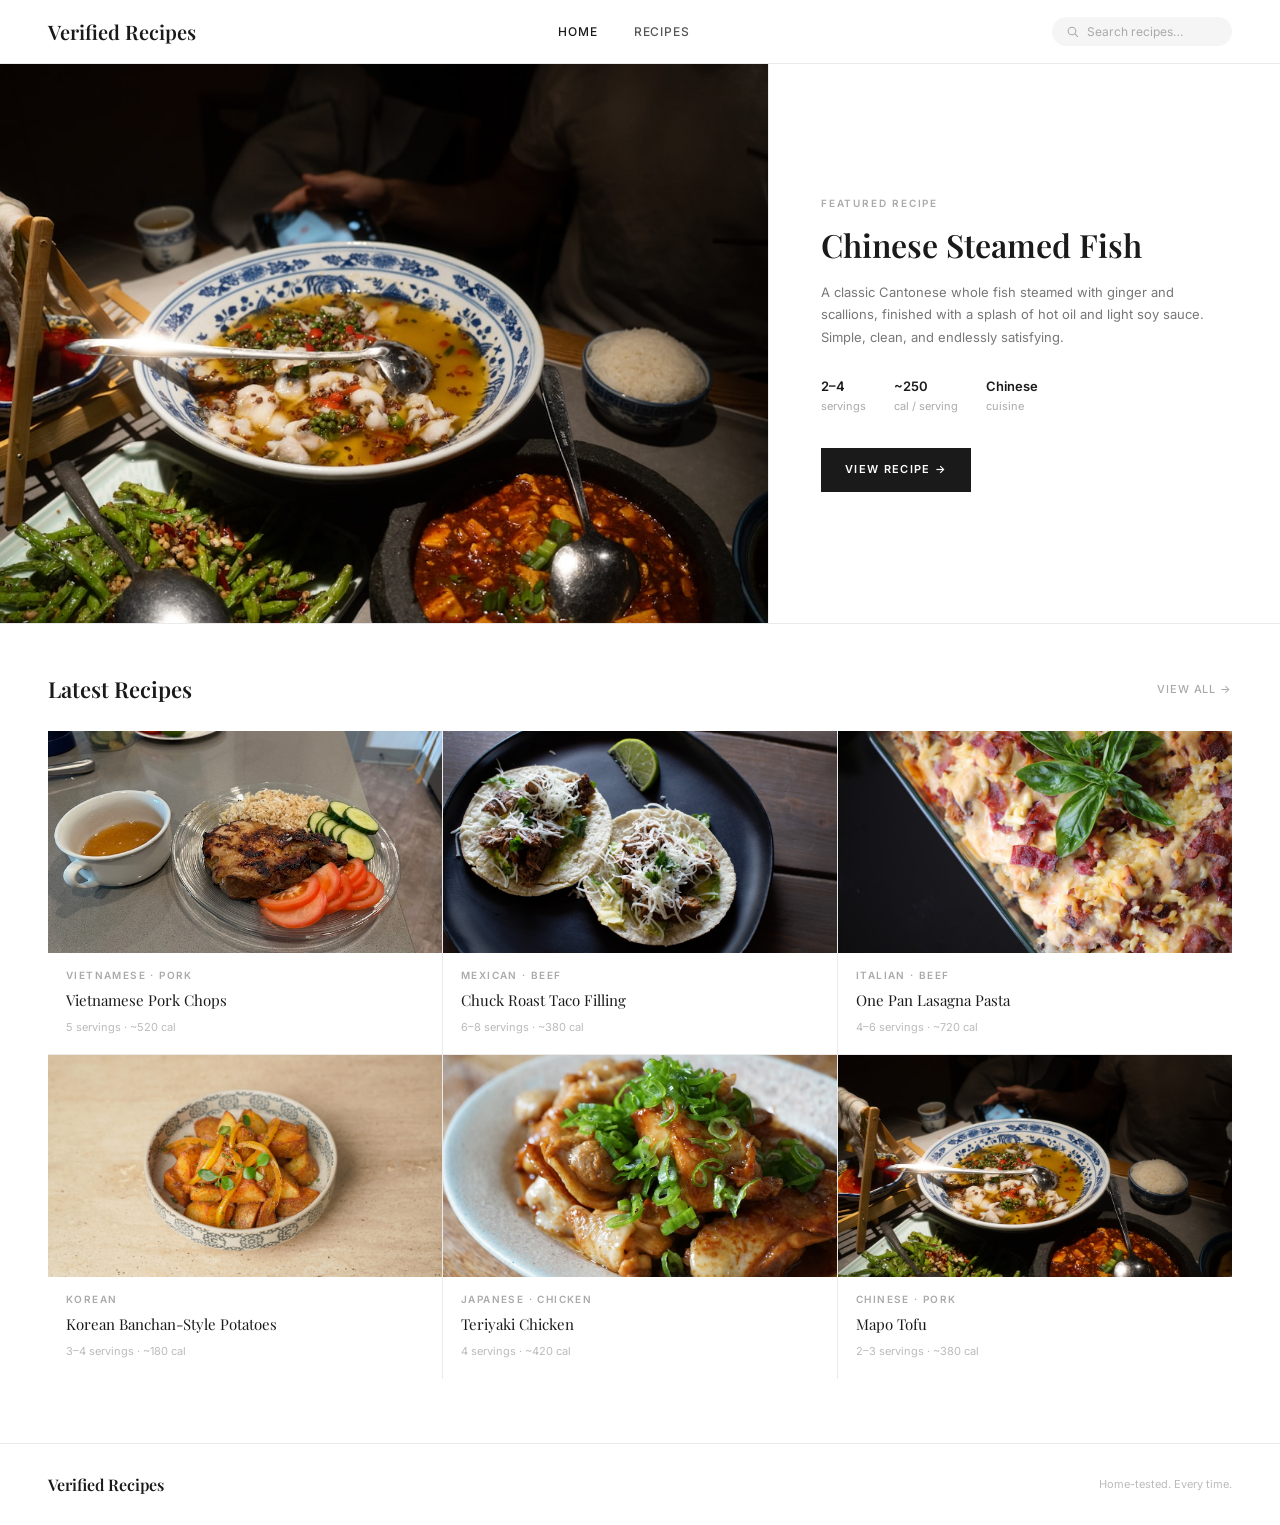
==== index.html @ e4eb89eb "Add files via upload" ====
<!DOCTYPE html>
<html lang="en">
<head>
  <meta charset="UTF-8" />
  <meta name="viewport" content="width=device-width, initial-scale=1.0" />
  <title>Verified Recipes</title>
  <link href="https://fonts.googleapis.com/css2?family=Inter:wght@300;400;500;600&family=Playfair+Display:wght@400;600&display=swap" rel="stylesheet" />
  <style>
    *, *::before, *::after { box-sizing: border-box; margin: 0; padding: 0; }

    body {
      background: #ffffff;
      color: #1a1a1a;
      font-family: 'Inter', sans-serif;
      font-size: 14px;
      line-height: 1.6;
    }

    /* NAV */
    nav {
      display: flex;
      align-items: center;
      justify-content: space-between;
      padding: 0 48px;
      height: 64px;
      border-bottom: 1px solid #ebebeb;
      position: sticky;
      top: 0;
      background: #fff;
      z-index: 100;
    }
    .nav-logo {
      font-family: 'Playfair Display', serif;
      font-size: 20px;
      font-weight: 600;
      color: #1a1a1a;
      text-decoration: none;
    }
    .nav-links {
      display: flex;
      gap: 36px;
      list-style: none;
    }
    .nav-links a {
      font-size: 12px;
      font-weight: 500;
      letter-spacing: 0.08em;
      text-transform: uppercase;
      color: #555;
      text-decoration: none;
    }
    .nav-links a:hover, .nav-links a.active { color: #1a1a1a; }
    .nav-search-pill {
      display: flex;
      align-items: center;
      gap: 8px;
      background: #f5f5f5;
      border-radius: 20px;
      padding: 7px 14px;
      cursor: pointer;
      width: 180px;
      position: relative;
    }
    .nav-search-pill input {
      border: none;
      background: transparent;
      outline: none;
      font-family: 'Inter', sans-serif;
      font-size: 12px;
      color: #555;
      width: 100%;
    }
    .nav-search-pill input::placeholder { color: #aaa; }

    /* HERO */
    .hero {
      display: grid;
      grid-template-columns: 3fr 2fr;
      height: 560px;
      border-bottom: 1px solid #ebebeb;
    }
    .hero-image {
      overflow: hidden;
    }
    .hero-image img {
      width: 100%;
      height: 100%;
      object-fit: cover;
      display: block;
    }
    .hero-content {
      display: flex;
      flex-direction: column;
      justify-content: center;
      padding: 56px 52px;
      background: #fff;
      border-left: 1px solid #ebebeb;
    }
    .hero-tag {
      font-size: 10px;
      font-weight: 600;
      letter-spacing: 0.18em;
      text-transform: uppercase;
      color: #aaa;
      margin-bottom: 14px;
    }
    .hero-title {
      font-family: 'Playfair Display', serif;
      font-size: 32px;
      font-weight: 600;
      line-height: 1.25;
      color: #1a1a1a;
      margin-bottom: 16px;
    }
    .hero-desc {
      font-size: 13px;
      color: #777;
      line-height: 1.7;
      margin-bottom: 28px;
    }
    .hero-meta {
      display: flex;
      gap: 28px;
      margin-bottom: 32px;
    }
    .hero-meta-item {
      font-size: 11px;
      color: #aaa;
    }
    .hero-meta-item strong {
      display: block;
      font-size: 13px;
      font-weight: 600;
      color: #1a1a1a;
      margin-bottom: 2px;
    }
    .btn-primary {
      display: inline-flex;
      align-items: center;
      gap: 8px;
      background: #1a1a1a;
      color: #fff;
      font-size: 11px;
      font-weight: 600;
      letter-spacing: 0.12em;
      text-transform: uppercase;
      padding: 13px 24px;
      text-decoration: none;
      width: fit-content;
    }
    .btn-primary:hover { background: #333; }

    /* SECTION HEADER */
    .section-header {
      display: flex;
      align-items: center;
      justify-content: space-between;
      padding: 48px 48px 24px;
    }
    .section-title {
      font-family: 'Playfair Display', serif;
      font-size: 22px;
      font-weight: 600;
      color: #1a1a1a;
    }
    .section-link {
      font-size: 11px;
      font-weight: 500;
      letter-spacing: 0.08em;
      text-transform: uppercase;
      color: #aaa;
      text-decoration: none;
    }
    .section-link:hover { color: #1a1a1a; }

    /* RECIPE GRID */
    .recipe-grid {
      display: grid;
      grid-template-columns: repeat(3, 1fr);
      gap: 1px;
      background: #ebebeb;
      margin: 0 48px;
    }
    .recipe-card {
      background: #fff;
      text-decoration: none;
      color: inherit;
      display: block;
      overflow: hidden;
      cursor: pointer;
    }
    .recipe-card:hover .card-img-wrap img { transform: scale(1.03); }
    .card-img-wrap {
      overflow: hidden;
      aspect-ratio: 16/9;
    }
    .card-img-wrap img {
      width: 100%;
      height: 100%;
      object-fit: cover;
      display: block;
      transition: transform 0.4s ease;
    }
    .card-body {
      padding: 14px 18px 18px;
    }
    .card-cuisine {
      font-size: 10px;
      font-weight: 600;
      letter-spacing: 0.14em;
      text-transform: uppercase;
      color: #aaa;
      margin-bottom: 7px;
    }
    .card-title {
      font-family: 'Playfair Display', serif;
      font-size: 15px;
      font-weight: 400;
      line-height: 1.4;
      color: #1a1a1a;
      margin-bottom: 8px;
    }
    .card-meta {
      font-size: 11px;
      color: #bbb;
    }

    /* FOOTER */
    footer {
      border-top: 1px solid #ebebeb;
      padding: 28px 48px;
      display: flex;
      align-items: center;
      justify-content: space-between;
      margin-top: 64px;
    }
    .footer-logo {
      font-family: 'Playfair Display', serif;
      font-size: 16px;
      font-weight: 600;
      color: #1a1a1a;
      text-decoration: none;
    }
    .footer-note {
      font-size: 11px;
      color: #bbb;
    }

    /* RESPONSIVE */
    @media (max-width: 768px) {
      nav {
        padding: 0 20px;
        gap: 12px;
      }
      .nav-logo { font-size: 16px; }
      .nav-links { display: none; }
      .nav-search-pill { width: auto; flex: 1; max-width: 160px; }

      .hero {
        grid-template-columns: 1fr;
        height: auto;
      }
      .hero-image { height: 240px; }
      .hero-image img { height: 100%; }
      .hero-content {
        padding: 28px 20px 32px;
        border-left: none;
        border-top: 1px solid #ebebeb;
      }
      .hero-title { font-size: 24px; }

      .section-header { padding: 32px 20px 16px; }

      .recipe-grid {
        grid-template-columns: 1fr 1fr;
        margin: 0 20px;
      }

      footer { padding: 24px 20px; margin-top: 40px; }
    }

    @media (max-width: 480px) {
      .recipe-grid { grid-template-columns: 1fr; }
      .hero-meta { gap: 16px; }
    }
  </style>
</head>
<body>

  <!-- NAV -->
  <nav>
    <a href="index.html" class="nav-logo">Verified Recipes</a>
    <ul class="nav-links">
      <li><a href="index.html" class="active">Home</a></li>
      <li><a href="Recipes.html">Recipes</a></li>
    </ul>
    <div class="nav-search-pill">
      <svg width="13" height="13" fill="none" viewBox="0 0 24 24" stroke="#aaa" stroke-width="2" style="flex-shrink:0">
        <circle cx="11" cy="11" r="7"/><line x1="16.5" y1="16.5" x2="22" y2="22"/>
      </svg>
      <input id="search-input" type="text" placeholder="Search recipes…" onkeydown="handleSearch(event)" />
    </div>
  </nav>

  <!-- HERO -->
  <div class="hero">
    <div class="hero-image">
      <img src="recipe_images/chinese-steamed-fish.jpg" alt="Chinese Steamed Fish" />
    </div>
    <div class="hero-content">
      <p class="hero-tag">Featured Recipe</p>
      <h1 class="hero-title">Chinese Steamed Fish</h1>
      <p class="hero-desc">A classic Cantonese whole fish steamed with ginger and scallions, finished with a splash of hot oil and light soy sauce. Simple, clean, and endlessly satisfying.</p>
      <div class="hero-meta">
        <div class="hero-meta-item">
          <strong>2–4</strong>servings
        </div>
        <div class="hero-meta-item">
          <strong>~250</strong>cal / serving
        </div>
        <div class="hero-meta-item">
          <strong>Chinese</strong>cuisine
        </div>
      </div>
      <a href="recipe.html?id=chinese-steamed-fish" class="btn-primary">View Recipe →</a>
    </div>
  </div>

  <!-- LATEST RECIPES -->
  <div class="section-header">
    <h2 class="section-title">Latest Recipes</h2>
    <a href="Recipes.html" class="section-link">View all →</a>
  </div>

  <div class="recipe-grid">

    <a href="recipe.html?id=vietnamese-pork-chops" class="recipe-card">
      <div class="card-img-wrap">
        <img src="recipe_images/Viet Pork Chop.jpeg" alt="Vietnamese Pork Chops" />
      </div>
      <div class="card-body">
        <p class="card-cuisine">Vietnamese · Pork</p>
        <p class="card-title">Vietnamese Pork Chops</p>
        <p class="card-meta">5 servings · ~520 cal</p>
      </div>
    </a>

    <a href="recipe.html?id=chuck-roast-tacos" class="recipe-card">
      <div class="card-img-wrap">
        <img src="recipe_images/chuck-roast-tacos.jpg" alt="Chuck Roast Taco Filling" />
      </div>
      <div class="card-body">
        <p class="card-cuisine">Mexican · Beef</p>
        <p class="card-title">Chuck Roast Taco Filling</p>
        <p class="card-meta">6–8 servings · ~380 cal</p>
      </div>
    </a>

    <a href="recipe.html?id=one-pan-lasagna" class="recipe-card">
      <div class="card-img-wrap">
        <img src="recipe_images/one-pan-lasagna.jpg" alt="One Pan Lasagna Pasta" />
      </div>
      <div class="card-body">
        <p class="card-cuisine">Italian · Beef</p>
        <p class="card-title">One Pan Lasagna Pasta</p>
        <p class="card-meta">4–6 servings · ~720 cal</p>
      </div>
    </a>

    <a href="recipe.html?id=korean-potatoes" class="recipe-card">
      <div class="card-img-wrap">
        <img src="recipe_images/korean-potatoes.jpg" alt="Korean Banchan-Style Potatoes" />
      </div>
      <div class="card-body">
        <p class="card-cuisine">Korean</p>
        <p class="card-title">Korean Banchan-Style Potatoes</p>
        <p class="card-meta">3–4 servings · ~180 cal</p>
      </div>
    </a>

    <a href="recipe.html?id=teriyaki-chicken" class="recipe-card">
      <div class="card-img-wrap">
        <img src="recipe_images/teriyaki-chicken.jpg" alt="Teriyaki Chicken" />
      </div>
      <div class="card-body">
        <p class="card-cuisine">Japanese · Chicken</p>
        <p class="card-title">Teriyaki Chicken</p>
        <p class="card-meta">4 servings · ~420 cal</p>
      </div>
    </a>

    <a href="recipe.html?id=mapo-tofu" class="recipe-card">
      <div class="card-img-wrap">
        <img src="recipe_images/mapo-tofu.jpg" alt="Mapo Tofu" />
      </div>
      <div class="card-body">
        <p class="card-cuisine">Chinese · Pork</p>
        <p class="card-title">Mapo Tofu</p>
        <p class="card-meta">2–3 servings · ~380 cal</p>
      </div>
    </a>

  </div>

  <!-- FOOTER -->
  <footer>
    <a href="index.html" class="footer-logo">Verified Recipes</a>
    <span class="footer-note">Home-tested. Every time.</span>
  </footer>

  <script>
    function handleSearch(e) {
      if (e.key === 'Enter') {
        const q = document.getElementById('search-input').value.trim();
        if (q) window.location = 'Recipes.html?search=' + encodeURIComponent(q);
      }
    }
  </script>

</body>
</html>
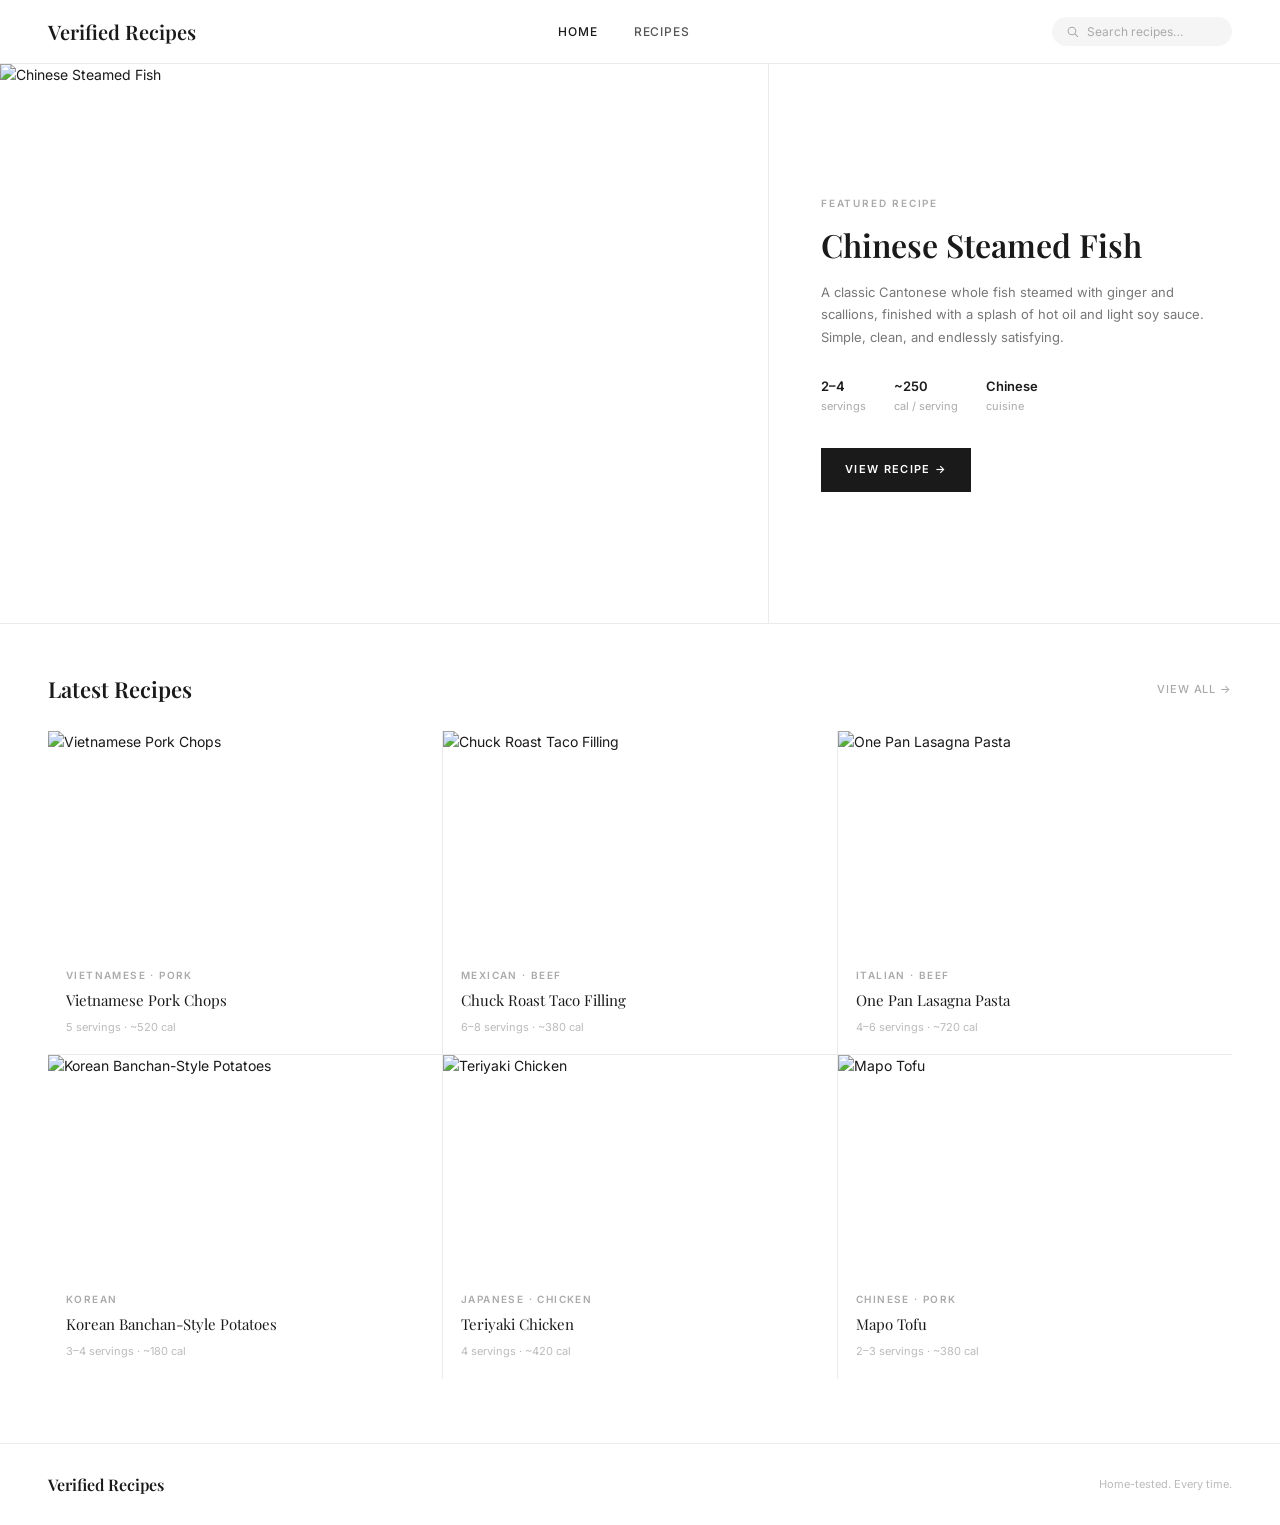
==== commit 7a6b5d8b: "Update index.html" ====
--- a/index.html
+++ b/index.html
@@ -336,7 +336,7 @@
 
     <a href="recipe.html?id=vietnamese-pork-chops" class="recipe-card">
       <div class="card-img-wrap">
-        <img src="recipe_images/Viet Pork Chop.jpeg" alt="Vietnamese Pork Chops" />
+        <img src="recipe_images/Viet-Pork-Chop.jpeg" alt="Vietnamese Pork Chops" />
       </div>
       <div class="card-body">
         <p class="card-cuisine">Vietnamese · Pork</p>
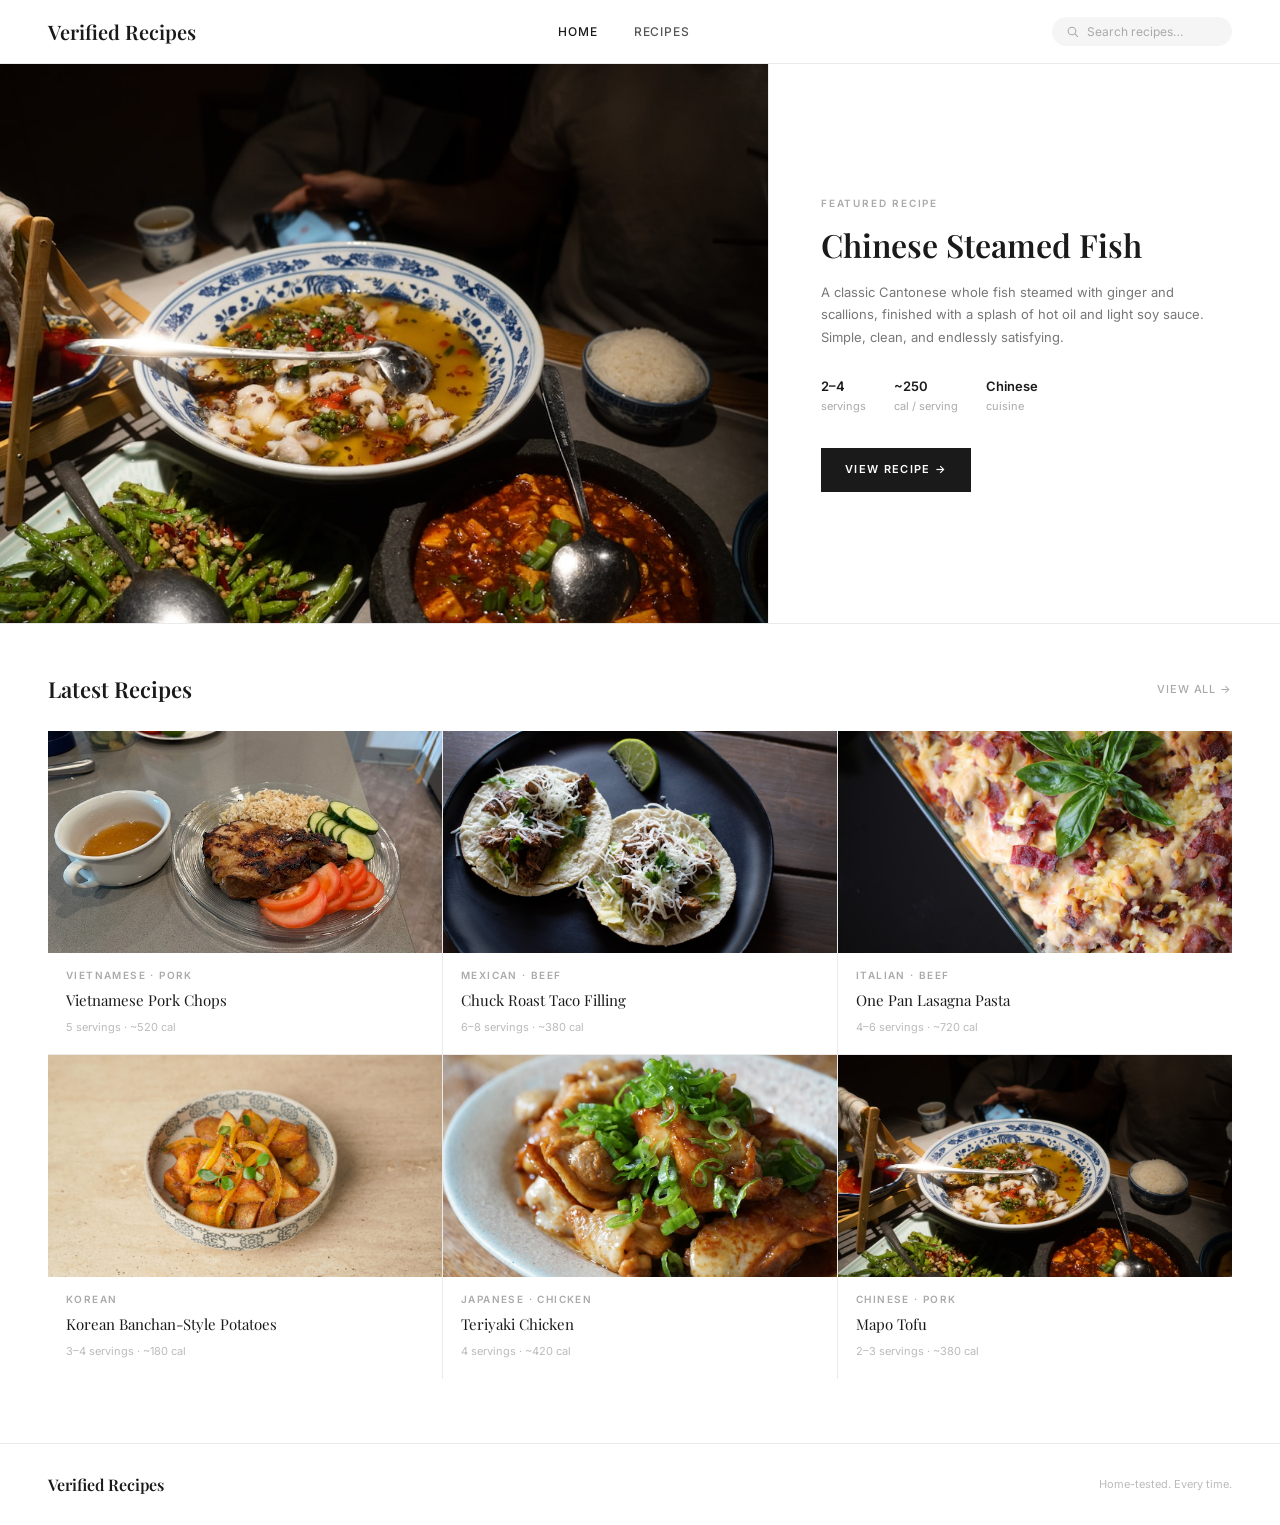
==== commit 522d4442: "Update website with latest features and shared CSS - Add shared.css with extracted nav/footer styles" ====
--- a/index.html
+++ b/index.html
@@ -5,72 +5,9 @@
   <meta name="viewport" content="width=device-width, initial-scale=1.0" />
   <title>Verified Recipes</title>
   <link href="https://fonts.googleapis.com/css2?family=Inter:wght@300;400;500;600&family=Playfair+Display:wght@400;600&display=swap" rel="stylesheet" />
+  <link rel="stylesheet" href="shared.css" />
   <style>
-    *, *::before, *::after { box-sizing: border-box; margin: 0; padding: 0; }
-
-    body {
-      background: #ffffff;
-      color: #1a1a1a;
-      font-family: 'Inter', sans-serif;
-      font-size: 14px;
-      line-height: 1.6;
-    }
-
-    /* NAV */
-    nav {
-      display: flex;
-      align-items: center;
-      justify-content: space-between;
-      padding: 0 48px;
-      height: 64px;
-      border-bottom: 1px solid #ebebeb;
-      position: sticky;
-      top: 0;
-      background: #fff;
-      z-index: 100;
-    }
-    .nav-logo {
-      font-family: 'Playfair Display', serif;
-      font-size: 20px;
-      font-weight: 600;
-      color: #1a1a1a;
-      text-decoration: none;
-    }
-    .nav-links {
-      display: flex;
-      gap: 36px;
-      list-style: none;
-    }
-    .nav-links a {
-      font-size: 12px;
-      font-weight: 500;
-      letter-spacing: 0.08em;
-      text-transform: uppercase;
-      color: #555;
-      text-decoration: none;
-    }
-    .nav-links a:hover, .nav-links a.active { color: #1a1a1a; }
-    .nav-search-pill {
-      display: flex;
-      align-items: center;
-      gap: 8px;
-      background: #f5f5f5;
-      border-radius: 20px;
-      padding: 7px 14px;
-      cursor: pointer;
-      width: 180px;
-      position: relative;
-    }
-    .nav-search-pill input {
-      border: none;
-      background: transparent;
-      outline: none;
-      font-family: 'Inter', sans-serif;
-      font-size: 12px;
-      color: #555;
-      width: 100%;
-    }
-    .nav-search-pill input::placeholder { color: #aaa; }
+    .nav-search-pill { cursor: pointer; position: relative; }
 
     /* HERO */
     .hero {
@@ -227,34 +164,11 @@
 
     /* FOOTER */
     footer {
-      border-top: 1px solid #ebebeb;
-      padding: 28px 48px;
-      display: flex;
-      align-items: center;
-      justify-content: space-between;
       margin-top: 64px;
-    }
-    .footer-logo {
-      font-family: 'Playfair Display', serif;
-      font-size: 16px;
-      font-weight: 600;
-      color: #1a1a1a;
-      text-decoration: none;
-    }
-    .footer-note {
-      font-size: 11px;
-      color: #bbb;
     }
 
     /* RESPONSIVE */
     @media (max-width: 768px) {
-      nav {
-        padding: 0 20px;
-        gap: 12px;
-      }
-      .nav-logo { font-size: 16px; }
-      .nav-links { display: none; }
-      .nav-search-pill { width: auto; flex: 1; max-width: 160px; }
 
       .hero {
         grid-template-columns: 1fr;
--- a/shared.css
+++ b/shared.css
@@ -0,0 +1,95 @@
+/* ─── RESET ──────────────────────────────────────────────────────────────── */
+*, *::before, *::after { box-sizing: border-box; margin: 0; padding: 0; }
+
+body {
+  background: #ffffff;
+  color: #1a1a1a;
+  font-family: 'Inter', sans-serif;
+  font-size: 14px;
+  line-height: 1.6;
+}
+
+/* ─── NAV ────────────────────────────────────────────────────────────────── */
+nav {
+  display: flex;
+  align-items: center;
+  justify-content: space-between;
+  padding: 0 48px;
+  height: 64px;
+  border-bottom: 1px solid #ebebeb;
+  position: sticky;
+  top: 0;
+  background: #fff;
+  z-index: 100;
+}
+.nav-logo {
+  font-family: 'Playfair Display', serif;
+  font-size: 20px;
+  font-weight: 600;
+  color: #1a1a1a;
+  text-decoration: none;
+}
+.nav-links {
+  display: flex;
+  gap: 36px;
+  list-style: none;
+}
+.nav-links a {
+  font-size: 12px;
+  font-weight: 500;
+  letter-spacing: 0.08em;
+  text-transform: uppercase;
+  color: #555;
+  text-decoration: none;
+}
+.nav-links a:hover, .nav-links a.active { color: #1a1a1a; }
+.nav-search-pill {
+  display: flex;
+  align-items: center;
+  gap: 8px;
+  background: #f5f5f5;
+  border-radius: 20px;
+  padding: 7px 14px;
+  width: 180px;
+}
+.nav-search-pill input {
+  border: none;
+  background: transparent;
+  outline: none;
+  font-family: 'Inter', sans-serif;
+  font-size: 12px;
+  color: #555;
+  width: 100%;
+}
+.nav-search-pill input::placeholder { color: #aaa; }
+
+/* ─── FOOTER ─────────────────────────────────────────────────────────────── */
+footer {
+  border-top: 1px solid #ebebeb;
+  padding: 28px 48px;
+  display: flex;
+  align-items: center;
+  justify-content: space-between;
+}
+.footer-logo {
+  font-family: 'Playfair Display', serif;
+  font-size: 16px;
+  font-weight: 600;
+  color: #1a1a1a;
+  text-decoration: none;
+}
+.footer-note {
+  font-size: 11px;
+  color: #bbb;
+}
+
+/* ─── RESPONSIVE NAV ─────────────────────────────────────────────────────── */
+@media (max-width: 768px) {
+  nav {
+    padding: 0 20px;
+    gap: 12px;
+  }
+  .nav-logo { font-size: 16px; }
+  .nav-links { gap: 16px; }
+  .nav-search-pill { width: auto; flex: 1; max-width: 160px; }
+}
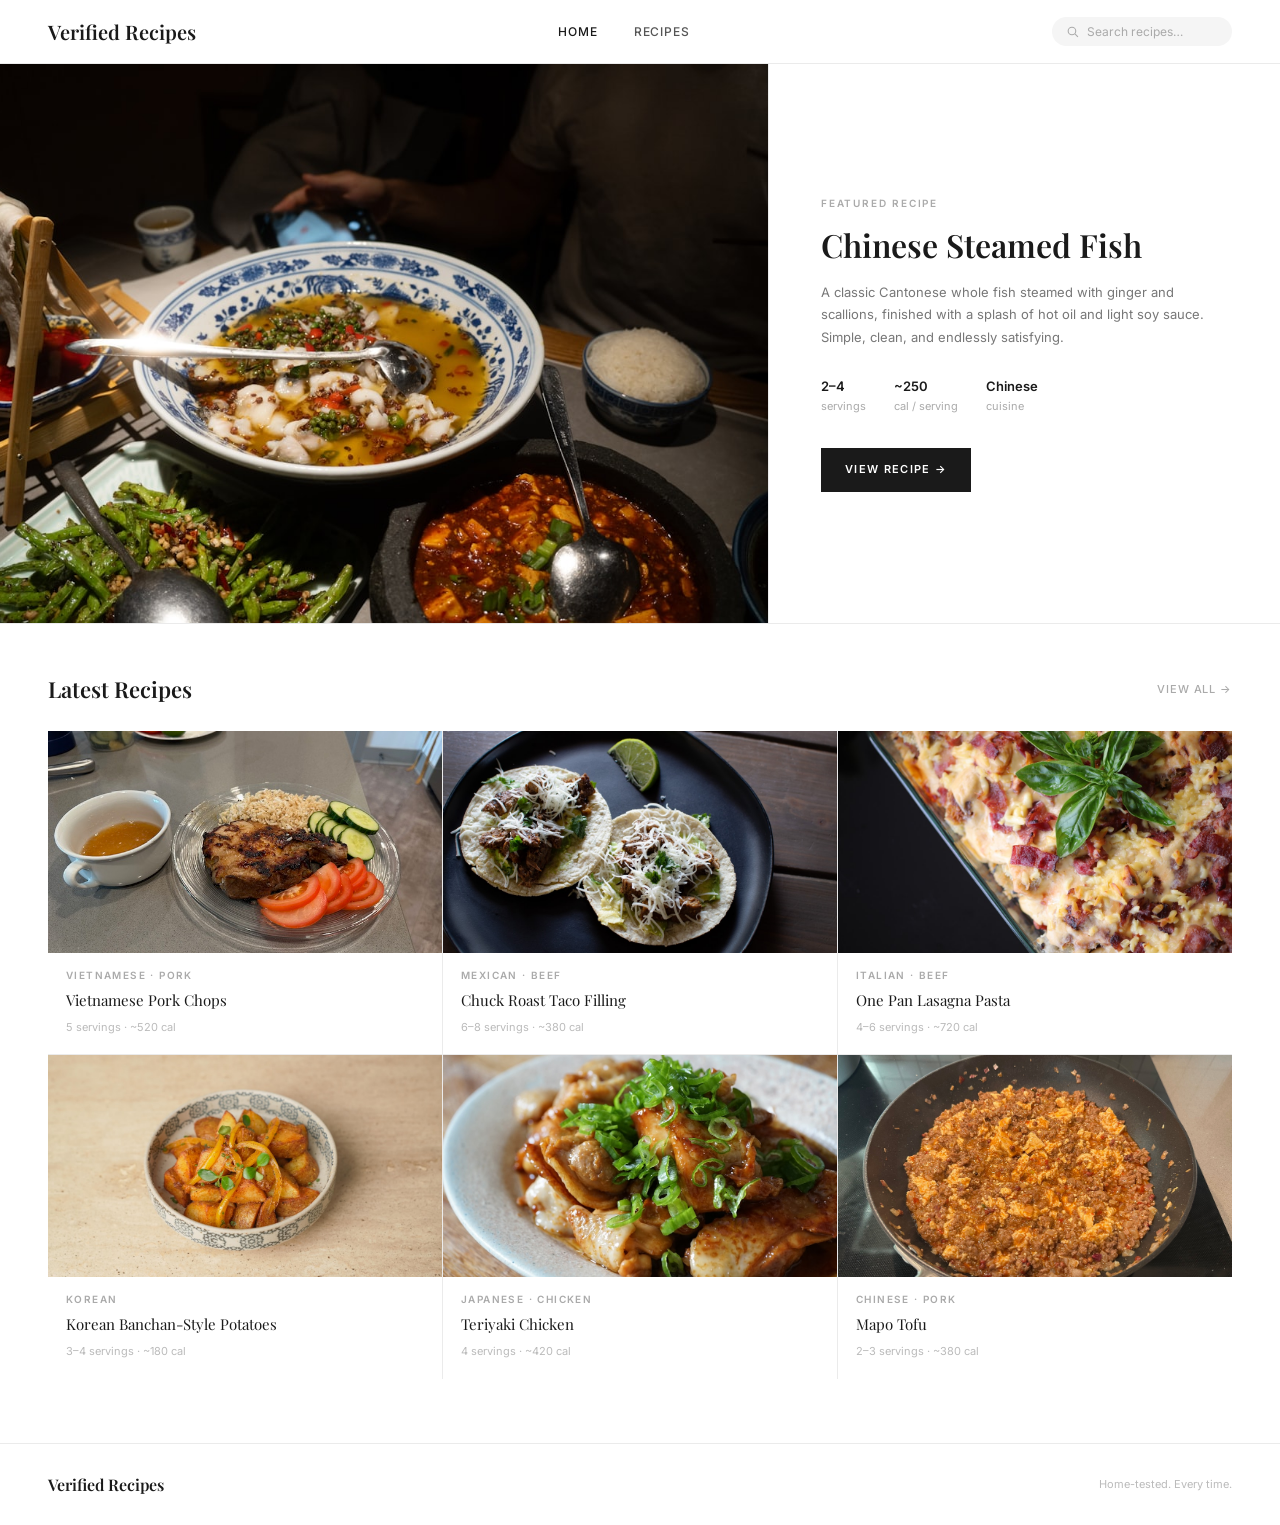
==== commit f0da55f5: "Add Miso Coconut Fish recipe, update Beef Pepper Rice & Mapo images Add new Miso Coconut Fish recipe" ====
--- a/index.html
+++ b/index.html
@@ -305,7 +305,7 @@
 
     <a href="recipe.html?id=mapo-tofu" class="recipe-card">
       <div class="card-img-wrap">
-        <img src="recipe_images/mapo-tofu.jpg" alt="Mapo Tofu" />
+        <img src="recipe_images/Mapo.jpeg" alt="Mapo Tofu" />
       </div>
       <div class="card-body">
         <p class="card-cuisine">Chinese · Pork</p>
